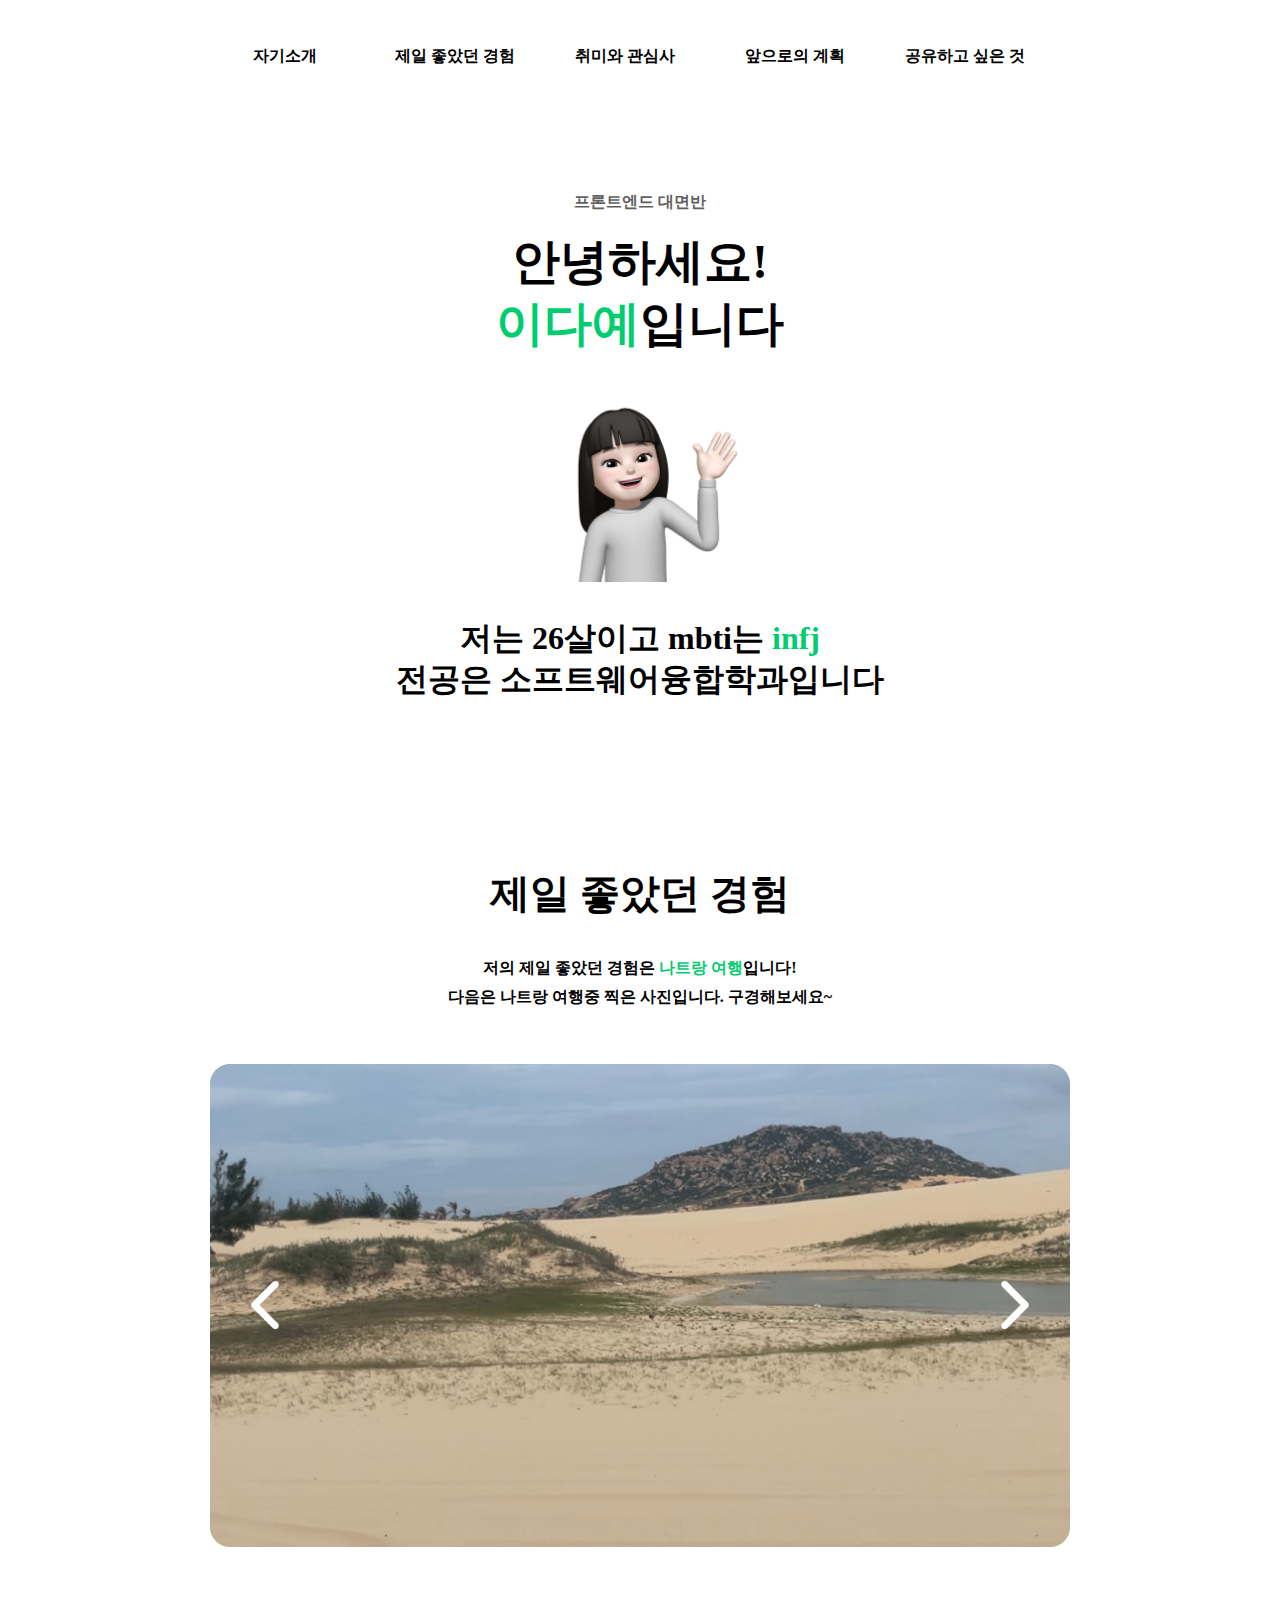
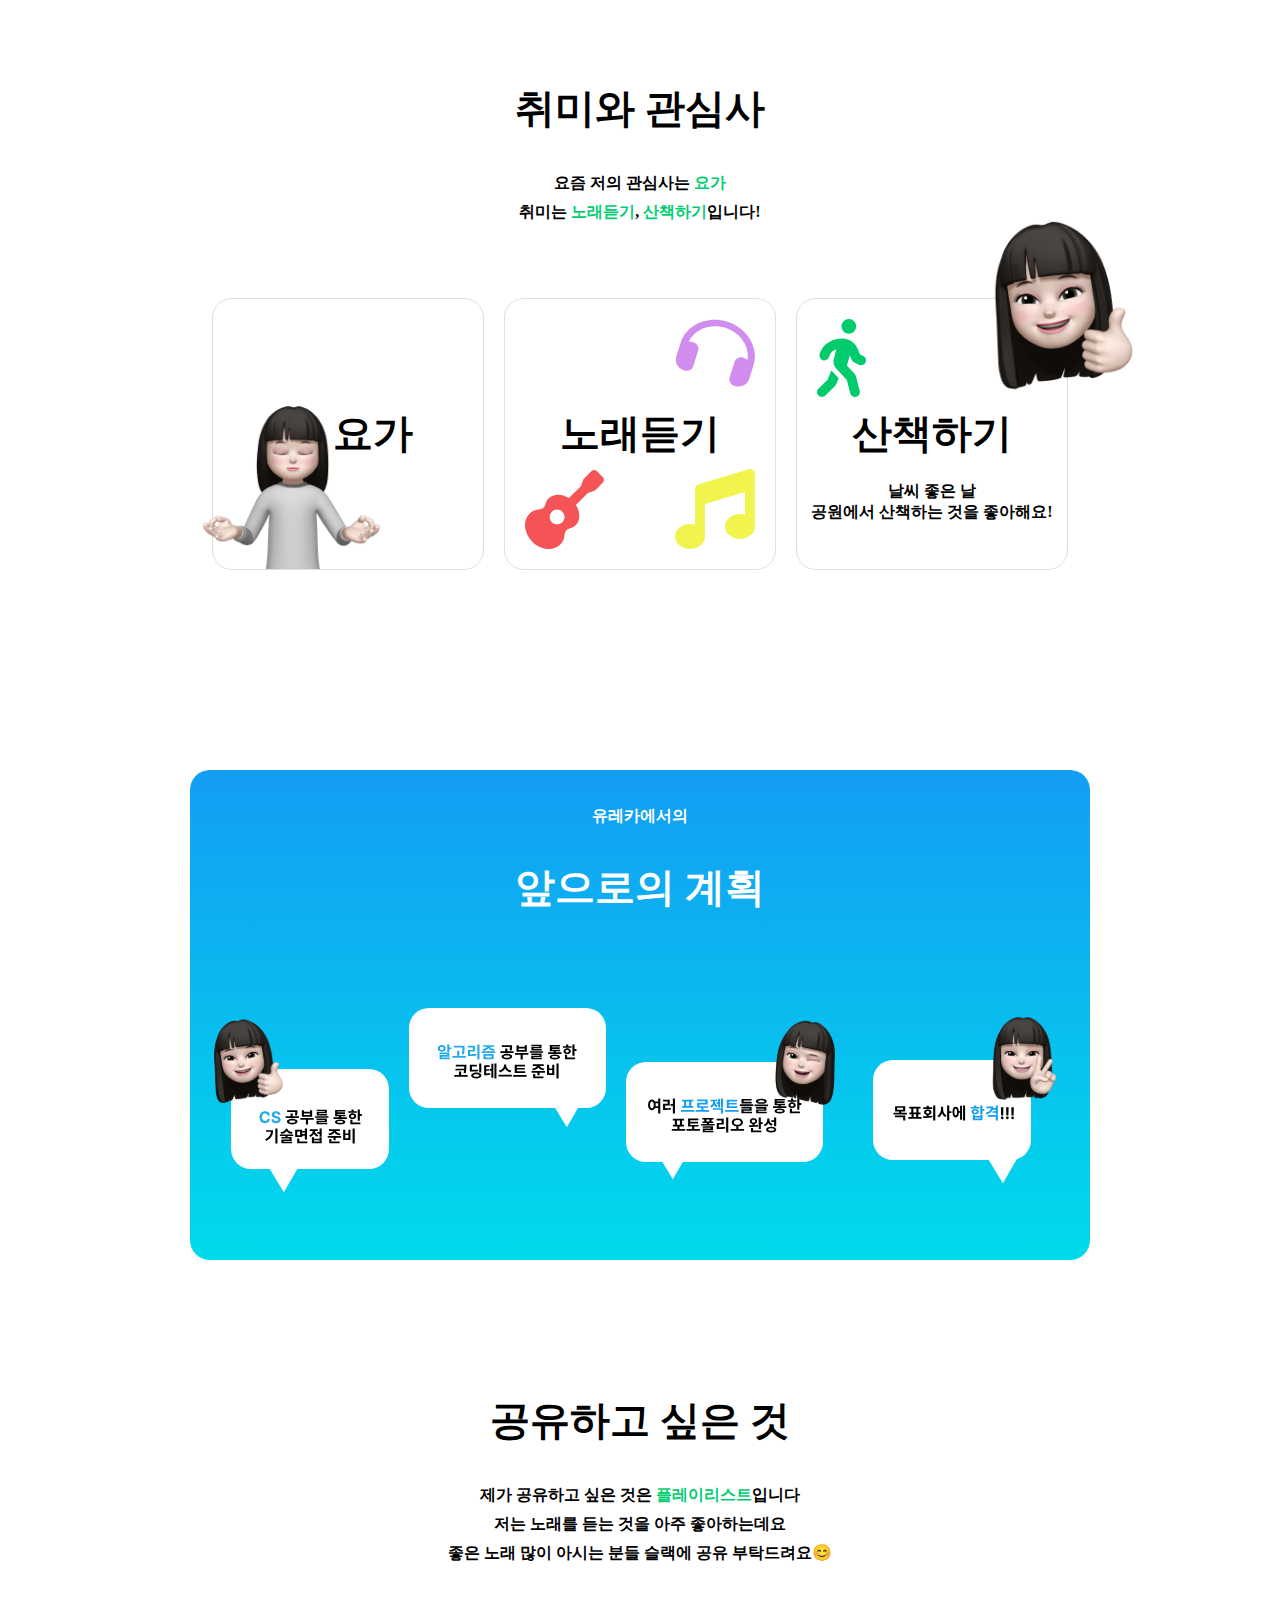
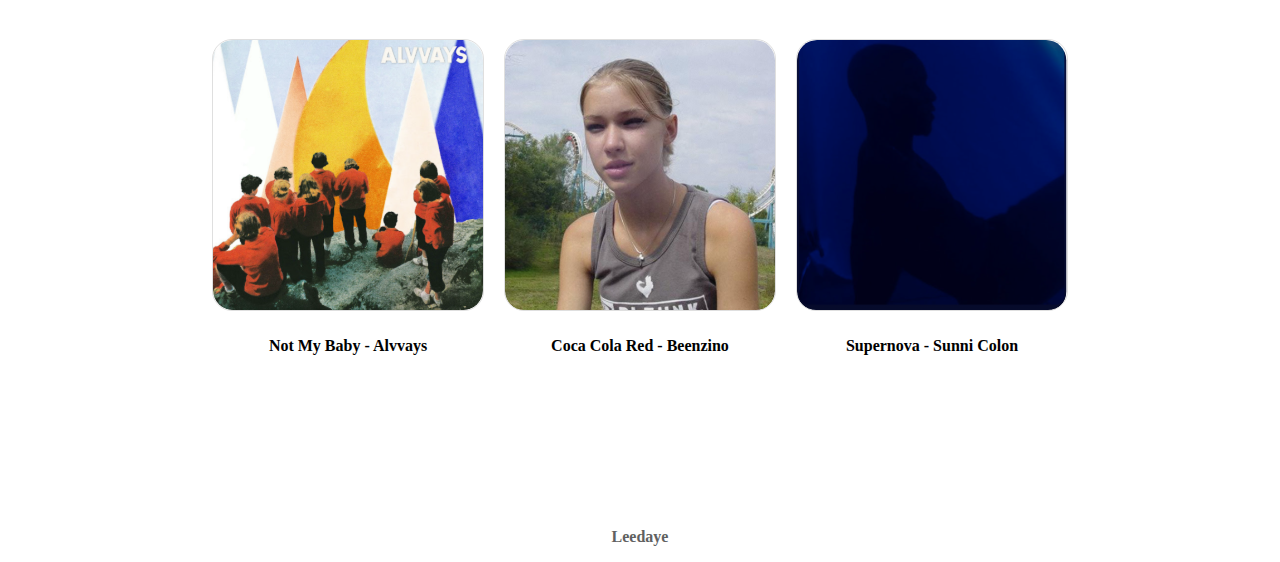
==== index.html @ 67446780 "Rename intro.html to index.html" ====
<!DOCTYPE html>
<html lang="ko">
<head>
  <meta charset="UTF-8">
  <meta name="viewport" content="width=device-width, initial-scale=1.0">
  <title>intro</title>
  <link rel="stylesheet" href="intro.css"/>


</head>
<body>
  <header id="container">
      <nav class="navi">
        <ul>
          <li><a href="#container">자기소개</a></li>
          <li><a href="#fv">제일 좋았던 경험</a></li>
          <li><a href="#hv">취미와 관심사</a></li>
          <li><a href="#plan">앞으로의 계획</a></li>
          <li><a href="#sh">공유하고 싶은 것</a></li>
        </ul>
      </nav>
  </header>
  <main>
    <div id="intro">
      <p class="gray">프론트엔드 대면반</p>
      <h1>안녕하세요! <br> <span class="green">이다예</span>입니다</h1>
      <img src="images/me/hi.png" alt="이다예 미모티콘 이미지" class="himg">
      <h3>저는 26살이고 mbti는 <span class="green">infj</span><br>전공은 소프트웨어융합학과입니다</h3>
    </div>
    <div id="fv">
      <h2>제일 좋았던 경험</h2>
      <h4>저의 제일 좋았던 경험은 <span class="green">나트랑 여행</span>입니다!<br>다음은 나트랑 여행중 찍은 사진입니다. 구경해보세요~ </h4>
      
      <div class="section">
        <input type="radio" name="slide" id="slide01" checked>
        <input type="radio" name="slide" id="slide02">
        <input type="radio" name="slide" id="slide03">
    
        <div class="slidewrap">
          <ul class="slidelist">
            <li>
              <a>
                <label for="slide03" class="left"></label>
                <img src="images/picture/1.png">
                <label for="slide02" class="right"></label>
              </a>
            </li>
            <li>
              <a>
                <label for="slide01" class="left"></label>
                <img src="images/picture/2.png">
                <label for="slide03" class="right"></label>
              </a>
            </li>
            <li>
              <a>
                <label for="slide02" class="left"></label>
                <img src="images/picture/3.png">
                <label for="slide01" class="right"></label>
              </a>
            </li>
          </ul>
        </div>
      </div>
    
      
      <!-- <img src="images/picture/1.jpg" alt="나트랑 사진" class="nhaimg"> -->
    </div>
    <div id="hv">
      <h2>취미와 관심사</h2>
      <h4>요즘 저의 관심사는 <span class="green">요가<br></span class="green">취미는 <span class="green">노래듣기</span>, <span class="green">산책하기</span>입니다!</h4>
      <div class="bigbox">
        <div class="box" id="box1">
          <img src="images/me/yoga.png" class="yogaimg">
          <a class="yogatext">요가</a>
        </div>
        <div class="box" id="box2">
          <img src="images/icon/headphones-solid.svg" class="headphone">
          <a>노래듣기</a>
          <img src="images/icon/guitar-solid.svg" class="guitar">
          <img src="images/icon/music-solid.svg" class="music">
        </div>
        <div class="box" id="box3">
          <img src="images/me/thumbsup.png" class="thumbsup">
          <img src="images/icon/person-walking-solid.svg" class="person">
          <a>산책하기</a>
          <p class="walktext">날씨 좋은 날<br>공원에서 산책하는 것을 좋아해요!</p>
        </div>
      </div>
    </div>
    <div id="plan">
      <div class="grad">
        <p class="white">유레카에서의</p>
        <h2 class="white">앞으로의 계획</h2>
        <div class="plan_detail">
          <div class="whitebox">
            <img src="images/plan/plan1.svg">
           </div>
          <div class="whitebox">
            <img src="images/plan/plan2.svg">
        </div>
          <div class="whitebox">
            <img src="images/plan/plan3.svg">
         </div>
          <div class="whitebox">
            <img src="images/plan/plan4.svg">
      </div>
        </div>
      </div>
    </div>
    <div id="sh">
      <h2>공유하고 싶은 것</h2>
      <h4>제가 공유하고 싶은 것은 <span class="green">플레이리스트</span>입니다<br>저는 노래를 듣는 것을 아주 좋아하는데요<br>좋은 노래 많이 아시는 분들 슬랙에 공유 부탁드려요😊</h4>
      <div class="bigbox">
        <div>
          <div class="box" id="playlistbox1"></div>
          <h4>Not My Baby - Alvvays</h4>
        </div>
        <div>
          <div class="box" id="playlistbox2"></div>
          <h4>Coca Cola Red - Beenzino</h4>
        </div>
        <div>
          <div class="box" id="playlistbox3"></div>
          <h4>Supernova - Sunni Colon</h4>
        </div>
      </div>
    </div>
  <footer>
    <p class="gray">Leedaye</p>
  </footer>
</body>
</html>
---- intro.css ----
/********************/
/* 헤더 영역: 네비게이션 */
/********************/
#container {
  width: 960px;
  margin: 0 auto;
}
.navi {
  width: 960px;
  height: 60px;
  padding-bottom: 100px;
}
.navi ul {
  list-style: none;
  padding-top: 10px;
  padding-bottom: 5px;
  display: flex;
}
.navi ul li {
  width: 150px;
  padding: 10px;
}
.navi ul li a {
  font-weight: bold;
}
.navi a:link,
.navi a:visited {
  display: block;
  font-size: 1em;
  color: black;
  padding: 10px;
  text-decoration: none;
  text-align: center;
  border-radius: 20px;
}

.navi a:hover,
.navi a:focus {
  background-color: #222;
  color: #fff;
}

/********************/
/* 메인 영역          */
/********************/
main {
  width: 960px;
  margin: 0 auto;
  text-align: center;
}
/********************/
/* 메인 영역: 인트로 */
/********************/
#intro {
  padding-bottom: 100px;
}
p {
  font-size: 1em;
  font-weight: bold;
}
.gray {
  color: #616161;
}
h1 {
  font-size: 3em;
  margin: 18px;
  line-height: 1.3;
}
.green {
  color: #00CD70;
}
.himg {
  width: 13em;
  height: 13em;
}
h3 {
  font-size: 2em;
  line-height: 1.3;
}
/*************************/
/* 메인 영역: 제일 좋았던 경험 */
/*************************/
#fv {
  padding-bottom: 100px;
}
h2 {
  font-size: 2.5em;
}
h4 {
  line-height: 1.8;
  padding-bottom: 30px;
}

.section{
  * {
    margin:0;
    padding:0;
  }
}
 .section input[id*="slide"] {
  display:none;
}

 .section .slidewrap {
  max-width:860px;
  margin:0 auto;
  overflow:hidden;
}
 .section .slidelist {
  white-space:nowrap;
  font-size:0;
}
 .section .slidelist > li {
  display:inline-block;
  vertical-align:middle;
  width:100%;
  transition:all .5s;
}
 .section .slidelist > li > a {
  display:block;
  position:relative;
}
 .section .slidelist > li > a img {
  width:100%;
}

 .section .slidelist label {
  position:absolute;
  z-index:1;
  top:50%;
  transform:translateY(-50%);
  padding:50px;
  cursor:pointer;
}
 .section .slidelist .left {
  left:5px;
  background:url('images/icon/left.png') center center / 100% no-repeat;
}
 .section .slidelist .right {
  right:5px;
  background:url('images/icon/right.png') center center / 100% no-repeat;
}

 .section input[id="slide01"]:checked ~ .slidewrap .slidelist > li {
  transform:translateX(0%);}
 .section input[id="slide02"]:checked ~ .slidewrap .slidelist > li {
  transform:translateX(-100%);
}
 .section input[id="slide03"]:checked ~ .slidewrap .slidelist > li {
  transform:translateX(-200%);
}
/**********************/
/* 메인 영역: 취미와 관심사 */
/**********************/
#hv {
  padding-bottom: 100px;
}
.bigbox {
  display: flex;
  justify-content: center;
  align-items: center; 
  gap: 20px; 
  padding: 20px; 
  padding-bottom: 100px;
}
a{
  font-size: 2.5em;
}
.box {
  width: 250px;
  height: 250px;
  padding: 10px;
  border: 1px solid #DFDFDF;
  border-radius: 20px; 
  text-align: center;
  font-weight: bold;
  display: flex;
  justify-content: center;
  align-items: center;
}
#box1{
  position: relative;
}
.yogaimg {
  max-width: 200px;
  position: absolute;
  bottom: 0px;
  left: -20px;
}
.yogatext {
  padding-left: 50px;
}
#box2{
  position: relative;
}
.headphone {
  max-width: 80px;
  position: absolute;
  color: #00CD70;
  top:20px;
  right: 20px;
}
.guitar {
  max-width: 80px;
  position: absolute;
  color: #00CD70;
  bottom: 20px;
  left: 20px;
}
.music {
  max-width: 80px;
  position: absolute;
  color: #00CD70;
  bottom: 20px;
  right: 20px;
}
#box3{
  position: relative;
}
.thumbsup {
  max-width: 200px;
  position: absolute;
  right: -100px;
  top:-100px
}
.person {
max-width: 50px;
position: absolute;
top: 20px;
left: 20px;

}
.walktext {
  position: absolute;
  bottom: 30px;
}
/***********************/
/* 메인 영역: 앞으로의 계획 */
/***********************/
#plan {
  padding-bottom: 100px;
  display: flex;
  justify-content: center;
}
.grad {
  max-width: 860px;
  height: 450px;
  background: #139DF3;
  background: linear-gradient(to bottom, #139DF3, #00DBEB);
  padding: 20px;
  border-radius: 20px;
}
.white {
  color: white;
}
.plan_detail {
  display: flex;
  justify-content: center;
  flex-direction: row;
  padding-top: 50px;
}
.blue {
  color: #139DF3;
}
.whitebox{
  padding: 10px;
}
/***********************/
/* 메인 영역: 공유하고 싶은 것 */
/***********************/
 #playlistbox1 {
  background: url(images/playlist/1.svg);
  background-size: cover;
 }
 #playlistbox2 {
  background: url(images/playlist/2.svg);
  background-size: cover;
 }
 #playlistbox3 {
  background: url(images/playlist/3.svg);
  background-size: cover;
 }
/********************/
/* 미디어쿼리          */
/********************/
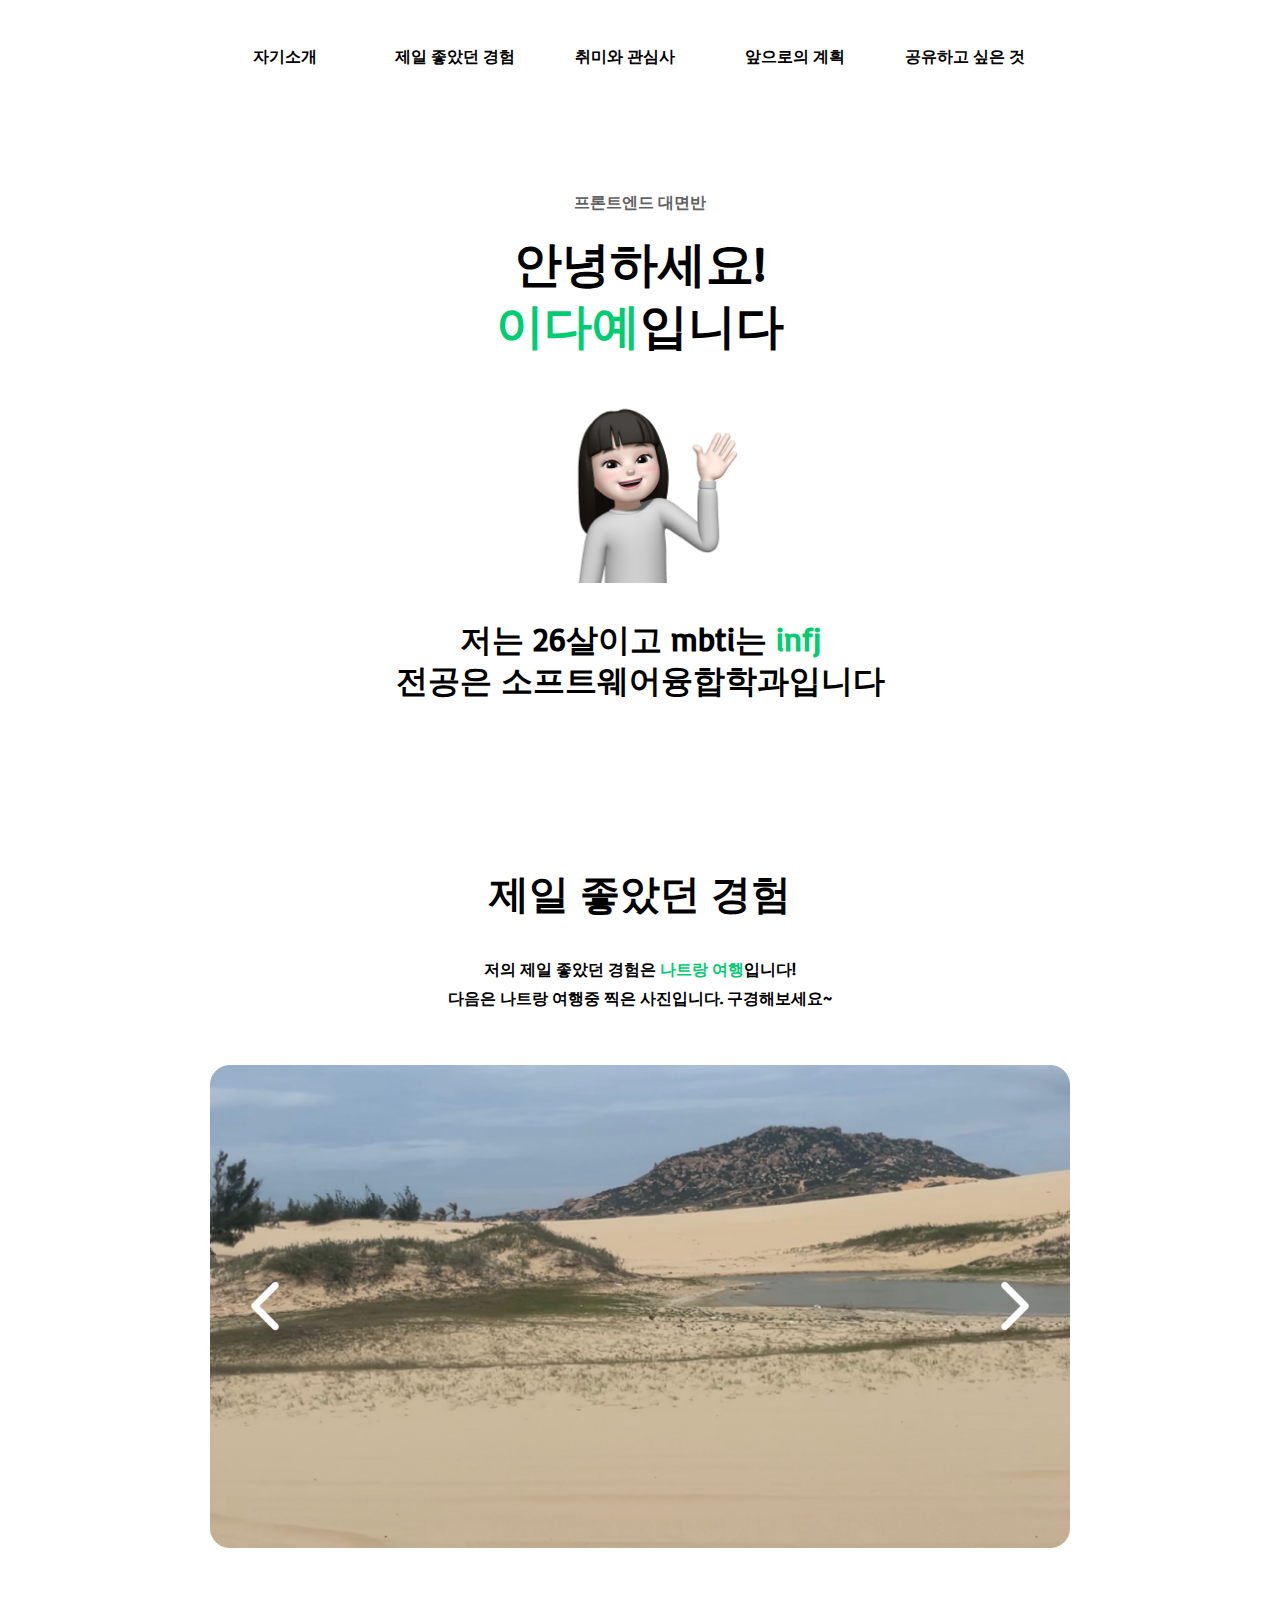
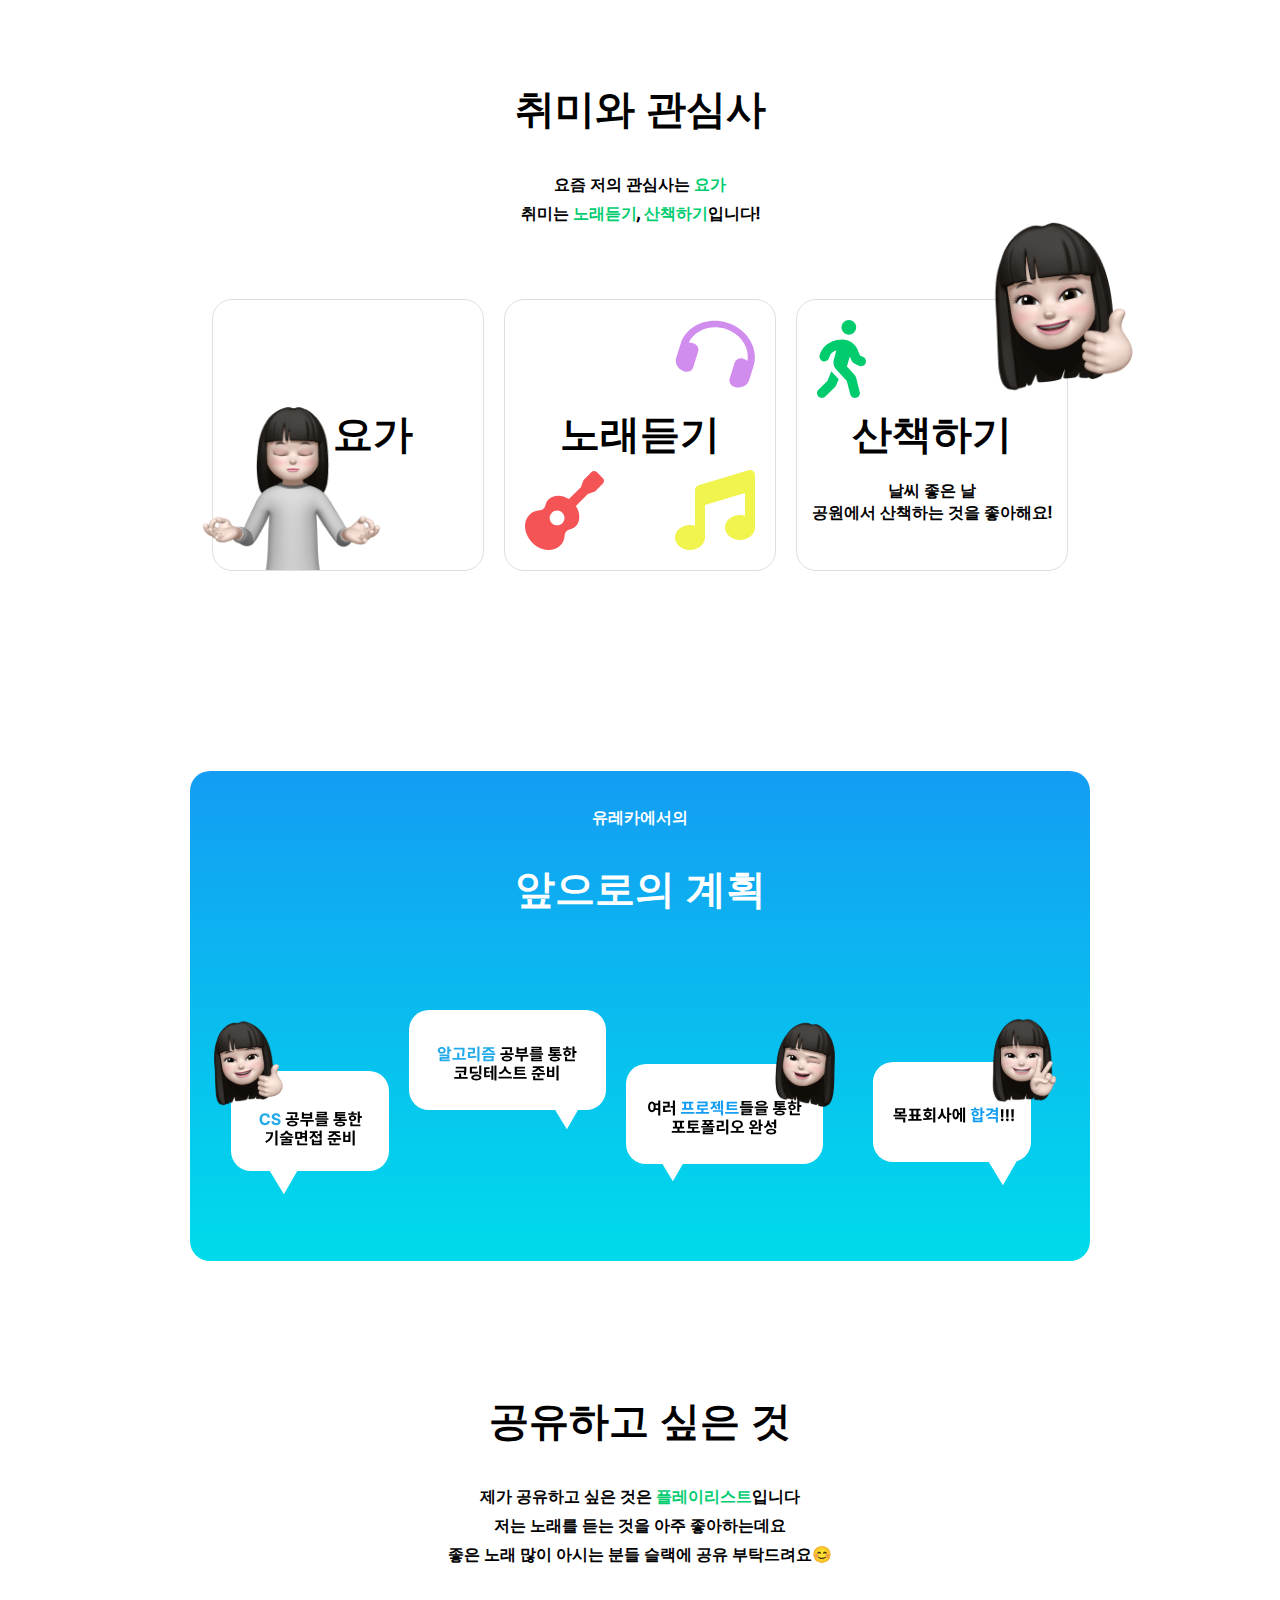
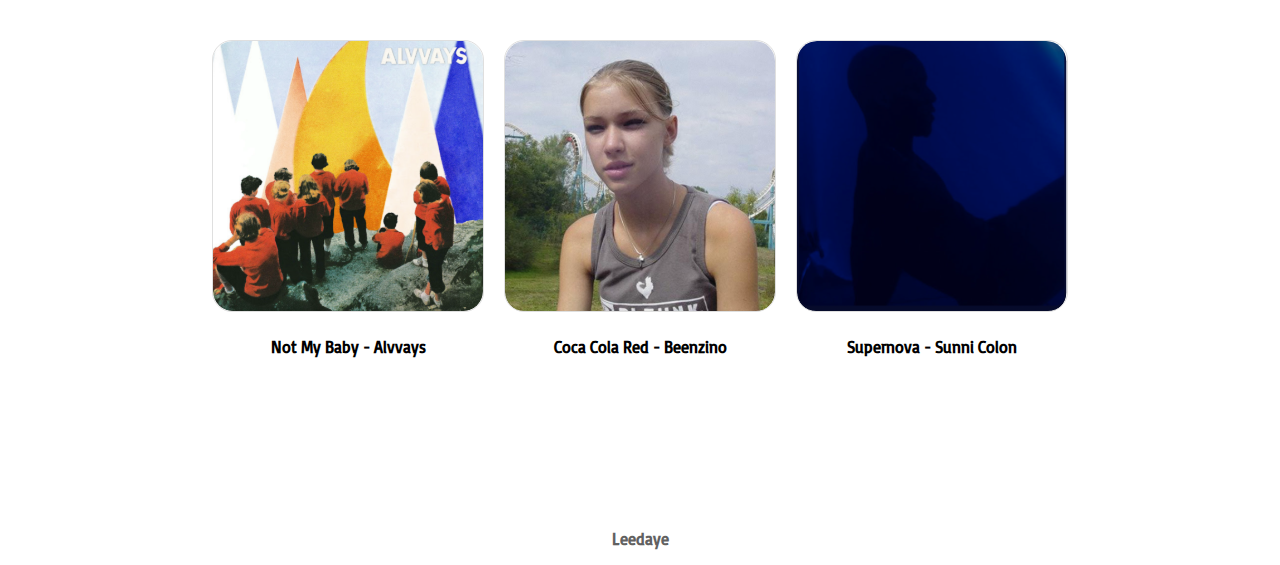
==== commit 85c6f78c: "[fix]font" ====
--- a/index.html
+++ b/index.html
@@ -5,8 +5,6 @@
   <meta name="viewport" content="width=device-width, initial-scale=1.0">
   <title>intro</title>
   <link rel="stylesheet" href="intro.css"/>
-
-
 </head>
 <body>
   <header id="container">
@@ -24,7 +22,7 @@
     <div id="intro">
       <p class="gray">프론트엔드 대면반</p>
       <h1>안녕하세요! <br> <span class="green">이다예</span>입니다</h1>
-      <img src="images/me/hi.png" alt="이다예 미모티콘 이미지" class="himg">
+      <img src="image/me/hi.png" alt="이다예 미모티콘 이미지" class="himg">
       <h3>저는 26살이고 mbti는 <span class="green">infj</span><br>전공은 소프트웨어융합학과입니다</h3>
     </div>
     <div id="fv">
@@ -41,21 +39,21 @@
             <li>
               <a>
                 <label for="slide03" class="left"></label>
-                <img src="images/picture/1.png">
+                <img src="image/picture/1.png">
                 <label for="slide02" class="right"></label>
               </a>
             </li>
             <li>
               <a>
                 <label for="slide01" class="left"></label>
-                <img src="images/picture/2.png">
+                <img src="image/picture/2.png">
                 <label for="slide03" class="right"></label>
               </a>
             </li>
             <li>
               <a>
                 <label for="slide02" class="left"></label>
-                <img src="images/picture/3.png">
+                <img src="image/picture/3.png">
                 <label for="slide01" class="right"></label>
               </a>
             </li>
@@ -64,25 +62,25 @@
       </div>
     
       
-      <!-- <img src="images/picture/1.jpg" alt="나트랑 사진" class="nhaimg"> -->
+      <!-- <img src="image/picture/1.jpg" alt="나트랑 사진" class="nhaimg"> -->
     </div>
     <div id="hv">
       <h2>취미와 관심사</h2>
       <h4>요즘 저의 관심사는 <span class="green">요가<br></span class="green">취미는 <span class="green">노래듣기</span>, <span class="green">산책하기</span>입니다!</h4>
       <div class="bigbox">
         <div class="box" id="box1">
-          <img src="images/me/yoga.png" class="yogaimg">
+          <img src="image/me/yoga.png" class="yogaimg">
           <a class="yogatext">요가</a>
         </div>
         <div class="box" id="box2">
-          <img src="images/icon/headphones-solid.svg" class="headphone">
+          <img src="image/icon/headphones-solid.svg" class="headphone">
           <a>노래듣기</a>
-          <img src="images/icon/guitar-solid.svg" class="guitar">
-          <img src="images/icon/music-solid.svg" class="music">
+          <img src="image/icon/guitar-solid.svg" class="guitar">
+          <img src="image/icon/music-solid.svg" class="music">
         </div>
         <div class="box" id="box3">
-          <img src="images/me/thumbsup.png" class="thumbsup">
-          <img src="images/icon/person-walking-solid.svg" class="person">
+          <img src="image/me/thumbsup.png" class="thumbsup">
+          <img src="image/icon/person-walking-solid.svg" class="person">
           <a>산책하기</a>
           <p class="walktext">날씨 좋은 날<br>공원에서 산책하는 것을 좋아해요!</p>
         </div>
@@ -94,16 +92,16 @@
         <h2 class="white">앞으로의 계획</h2>
         <div class="plan_detail">
           <div class="whitebox">
-            <img src="images/plan/plan1.svg">
+            <img src="image/plan/plan1.svg">
            </div>
           <div class="whitebox">
-            <img src="images/plan/plan2.svg">
+            <img src="image/plan/plan2.svg">
         </div>
           <div class="whitebox">
-            <img src="images/plan/plan3.svg">
+            <img src="image/plan/plan3.svg">
          </div>
           <div class="whitebox">
-            <img src="images/plan/plan4.svg">
+            <img src="image/plan/plan4.svg">
       </div>
         </div>
       </div>
--- a/intro.css
+++ b/intro.css
@@ -1,7 +1,10 @@
-
+@import url('https://fonts.googleapis.com/css2?family=Basic&family=Mulish:ital,wght@0,200..1000;1,200..1000&display=swap');
 /********************/
 /* 헤더 영역: 네비게이션 */
 /********************/
+* {
+  font-family: Basic;
+}
 #container {
   width: 960px;
   margin: 0 auto;
@@ -135,11 +138,11 @@
 }
  .section .slidelist .left {
   left:5px;
-  background:url('images/icon/left.png') center center / 100% no-repeat;
+  background:url('image/icon/left.png') center center / 100% no-repeat;
 }
  .section .slidelist .right {
   right:5px;
-  background:url('images/icon/right.png') center center / 100% no-repeat;
+  background:url('image/icon/right.png') center center / 100% no-repeat;
 }
 
  .section input[id="slide01"]:checked ~ .slidewrap .slidelist > li {
@@ -270,15 +273,15 @@
 /* 메인 영역: 공유하고 싶은 것 */
 /***********************/
  #playlistbox1 {
-  background: url(images/playlist/1.svg);
+  background: url(image/playlist/1.svg);
   background-size: cover;
  }
  #playlistbox2 {
-  background: url(images/playlist/2.svg);
+  background: url(image/playlist/2.svg);
   background-size: cover;
  }
  #playlistbox3 {
-  background: url(images/playlist/3.svg);
+  background: url(image/playlist/3.svg);
   background-size: cover;
  }
 /********************/
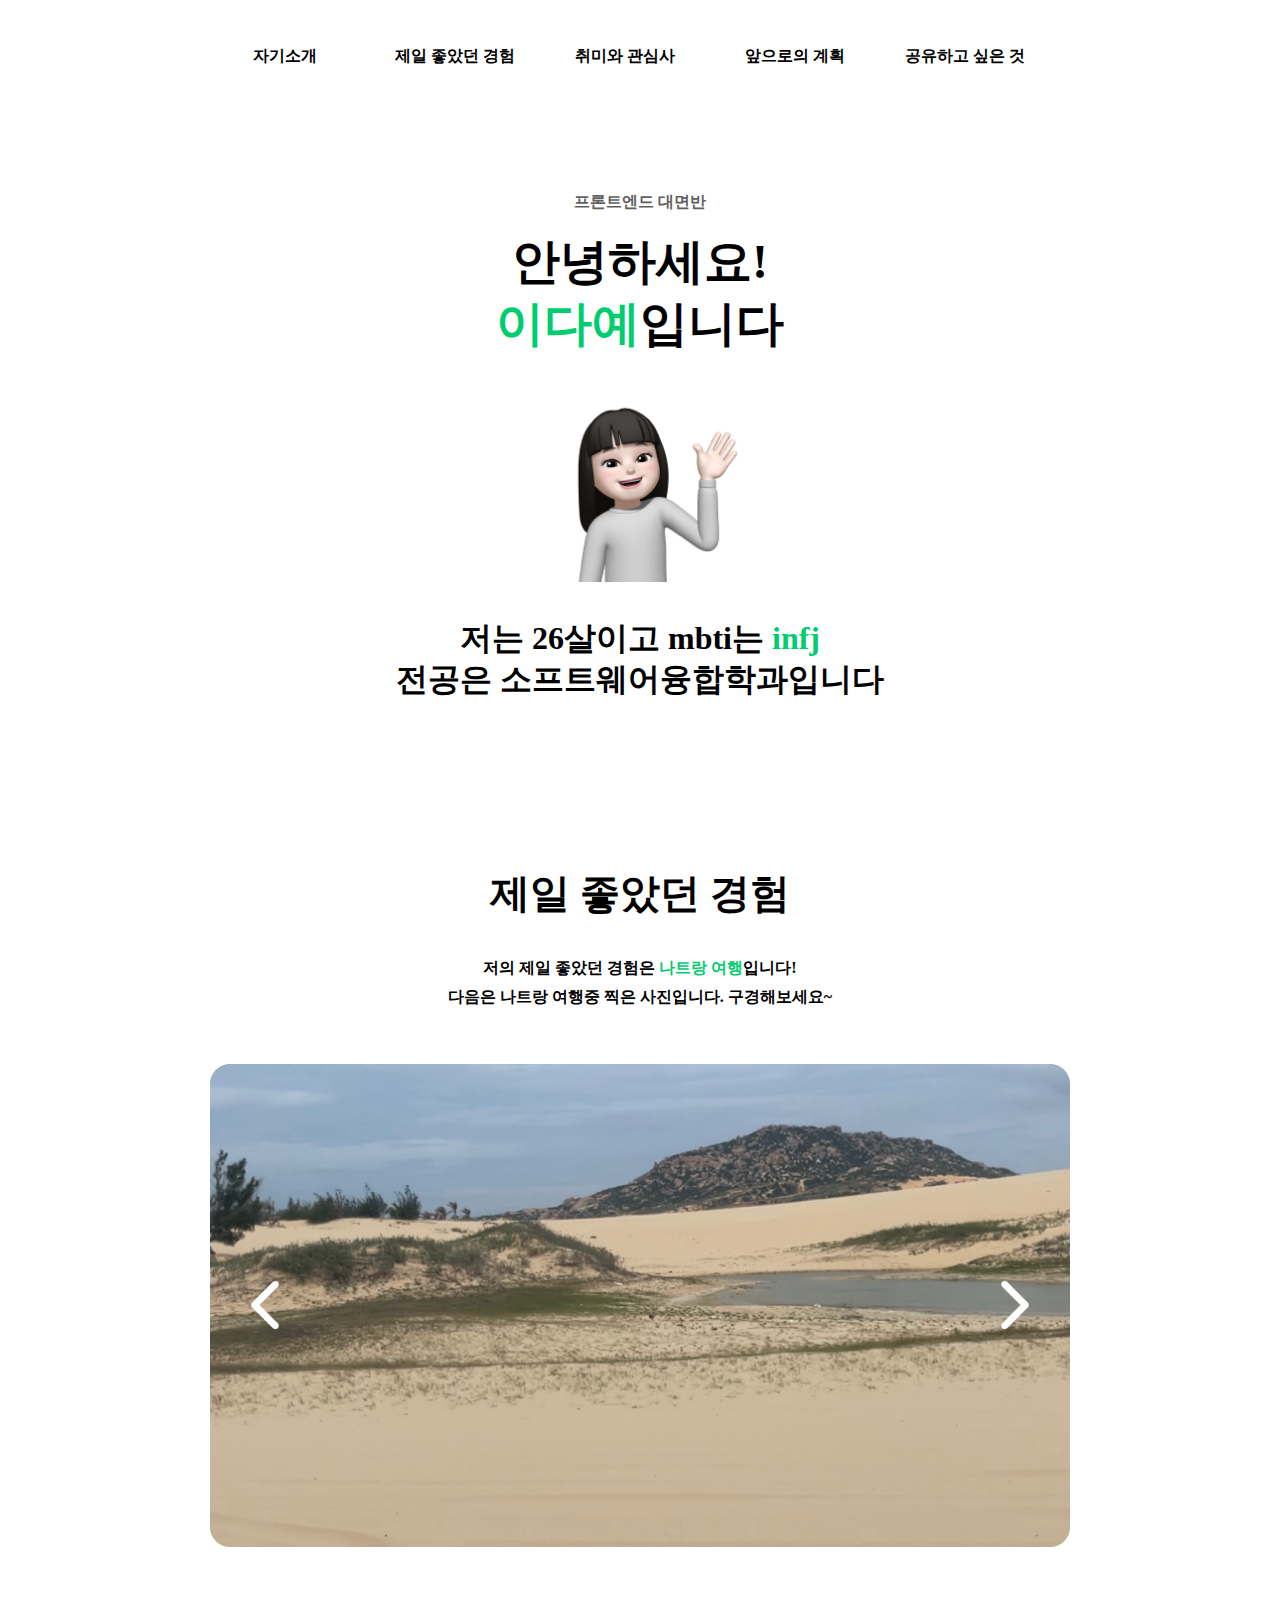
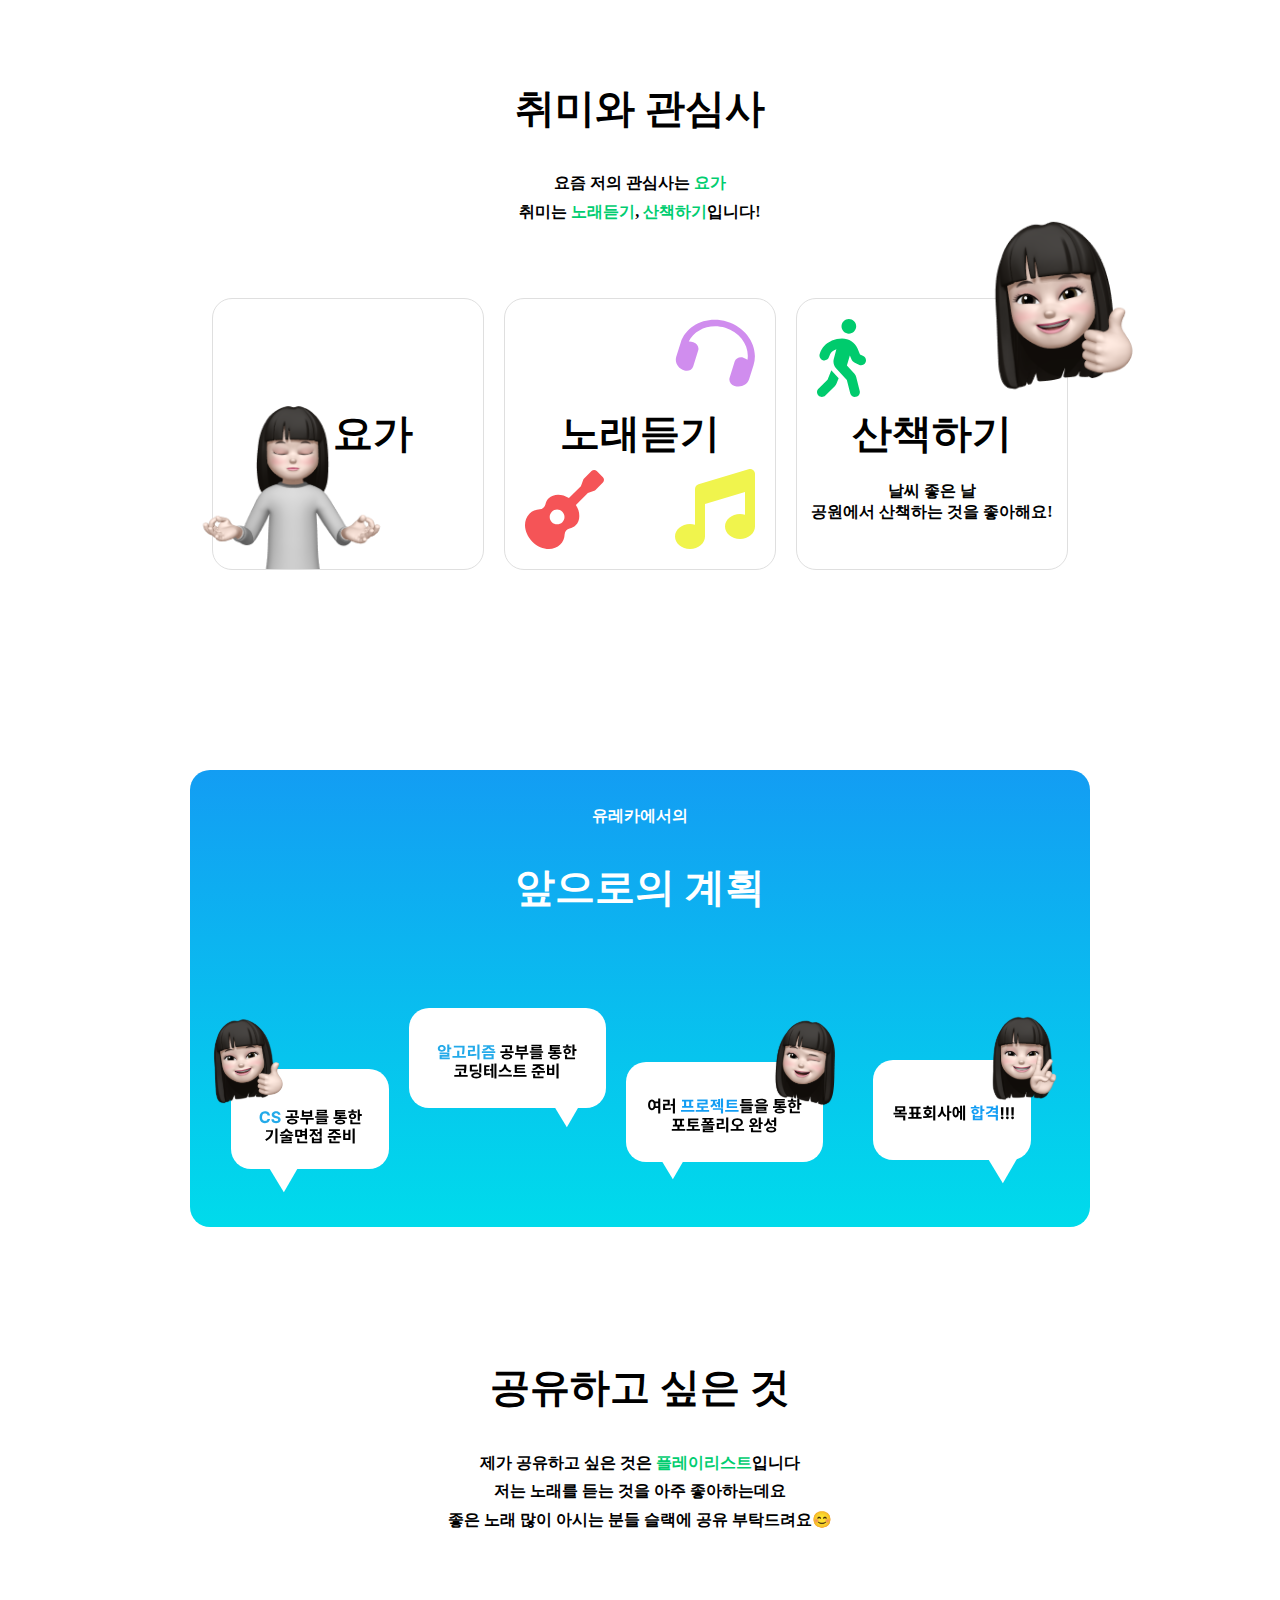
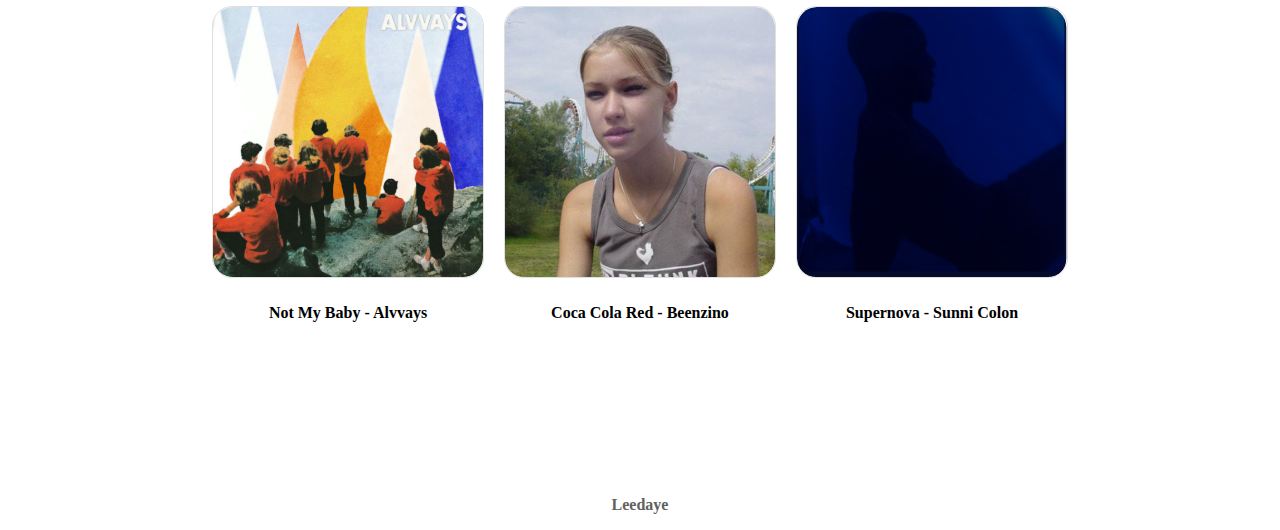
==== commit da680f6f: "[feat]index파일추가" ====
--- a/index.html
+++ b/index.html
@@ -3,11 +3,13 @@
 <head>
   <meta charset="UTF-8">
   <meta name="viewport" content="width=device-width, initial-scale=1.0">
-  <title>intro</title>
+  <title>자기소개</title>
   <link rel="stylesheet" href="intro.css"/>
+  <link rel="stylesheet" href="https://fonts.googleapis.com/css2?family=Noto+Sans+KR:wght@100..900&display=swap">
 </head>
 <body>
-  <header id="container">
+    <header id="container">
+
       <nav class="navi">
         <ul>
           <li><a href="#container">자기소개</a></li>
@@ -19,13 +21,13 @@
       </nav>
   </header>
   <main>
-    <div id="intro">
+    <section id="intro">
       <p class="gray">프론트엔드 대면반</p>
       <h1>안녕하세요! <br> <span class="green">이다예</span>입니다</h1>
       <img src="image/me/hi.png" alt="이다예 미모티콘 이미지" class="himg">
       <h3>저는 26살이고 mbti는 <span class="green">infj</span><br>전공은 소프트웨어융합학과입니다</h3>
-    </div>
-    <div id="fv">
+    </section>
+    <section id="fv">
       <h2>제일 좋았던 경험</h2>
       <h4>저의 제일 좋았던 경험은 <span class="green">나트랑 여행</span>입니다!<br>다음은 나트랑 여행중 찍은 사진입니다. 구경해보세요~ </h4>
       
@@ -40,6 +42,7 @@
               <a>
                 <label for="slide03" class="left"></label>
                 <img src="image/picture/1.png">
+
                 <label for="slide02" class="right"></label>
               </a>
             </li>
@@ -47,6 +50,7 @@
               <a>
                 <label for="slide01" class="left"></label>
                 <img src="image/picture/2.png">
+
                 <label for="slide03" class="right"></label>
               </a>
             </li>
@@ -60,11 +64,8 @@
           </ul>
         </div>
       </div>
-    
-      
-      <!-- <img src="image/picture/1.jpg" alt="나트랑 사진" class="nhaimg"> -->
-    </div>
-    <div id="hv">
+    </section>
+    <section id="hv">
       <h2>취미와 관심사</h2>
       <h4>요즘 저의 관심사는 <span class="green">요가<br></span class="green">취미는 <span class="green">노래듣기</span>, <span class="green">산책하기</span>입니다!</h4>
       <div class="bigbox">
@@ -85,28 +86,28 @@
           <p class="walktext">날씨 좋은 날<br>공원에서 산책하는 것을 좋아해요!</p>
         </div>
       </div>
-    </div>
-    <div id="plan">
+    </section>
+    <section id="plan">
       <div class="grad">
         <p class="white">유레카에서의</p>
         <h2 class="white">앞으로의 계획</h2>
         <div class="plan_detail">
           <div class="whitebox">
-            <img src="image/plan/plan1.svg">
+            <img src="image/plan/plan1.svg" class="planimg">
            </div>
           <div class="whitebox">
-            <img src="image/plan/plan2.svg">
-        </div>
+            <img src="image/plan/plan2.svg" class="planimg">
+          </div>
           <div class="whitebox">
-            <img src="image/plan/plan3.svg">
-         </div>
+            <img src="image/plan/plan3.svg" class="planimg">
+          </div>
           <div class="whitebox">
-            <img src="image/plan/plan4.svg">
-      </div>
+            <img src="image/plan/plan4.svg" class="planimg">
+          </div>
         </div>
       </div>
-    </div>
-    <div id="sh">
+    </section>
+    <section id="sh">
       <h2>공유하고 싶은 것</h2>
       <h4>제가 공유하고 싶은 것은 <span class="green">플레이리스트</span>입니다<br>저는 노래를 듣는 것을 아주 좋아하는데요<br>좋은 노래 많이 아시는 분들 슬랙에 공유 부탁드려요😊</h4>
       <div class="bigbox">
@@ -123,9 +124,9 @@
           <h4>Supernova - Sunni Colon</h4>
         </div>
       </div>
-    </div>
+    </section>
   <footer>
     <p class="gray">Leedaye</p>
   </footer>
 </body>
-</html>
+</html>--- a/intro.css
+++ b/intro.css
@@ -1,10 +1,10 @@
-@import url('https://fonts.googleapis.com/css2?family=Basic&family=Mulish:ital,wght@0,200..1000;1,200..1000&display=swap');
 /********************/
 /* 헤더 영역: 네비게이션 */
 /********************/
 * {
-  font-family: Basic;
-}
+  font-family: "Noto Sans Korean";
+}
+
 #container {
   width: 960px;
   margin: 0 auto;
@@ -48,7 +48,6 @@
 /* 메인 영역          */
 /********************/
 main {
-  width: 960px;
   margin: 0 auto;
   text-align: center;
 }
@@ -59,7 +58,7 @@
   padding-bottom: 100px;
 }
 p {
-  font-size: 1em;
+  font-size: 16px;
   font-weight: bold;
 }
 .gray {
@@ -248,7 +247,6 @@
 }
 .grad {
   max-width: 860px;
-  height: 450px;
   background: #139DF3;
   background: linear-gradient(to bottom, #139DF3, #00DBEB);
   padding: 20px;
@@ -287,5 +285,118 @@
 /********************/
 /* 미디어쿼리          */
 /********************/
-
-
+@media (max-width: 767px){
+  #container {
+    width: 100%;
+  }
+  .navi {
+    width: 100%;
+  }
+  main {
+    margin-top: 250px;
+  }
+  .navi ul{
+    display: flex;
+    flex-direction: column;
+  }
+  p {
+    font-size: 12px;
+  }
+  h1 {
+    font-size: 1.5em;
+  }
+  h3 {
+    font-size: 1.2em;
+  }
+  h2 {
+    font-size: 1.4em;
+  }
+  #hv {
+  padding-bottom: 100px;
+}
+.bigbox {
+  gap: 15px; 
+  padding: 15px; 
+  padding-bottom: 50px;
+}
+a{
+  font-size: 2em;
+}
+.box {
+  width: 200px;
+  height: 200px;
+  padding: 5px;
+}
+.yogaimg {
+  max-width: 150px;
+  position: absolute;
+  bottom: 0px;
+  left: -20px;
+}
+.yogatext {
+  padding-left: 30px;
+}
+.headphone {
+  max-width: 80px;
+  top:10px;
+  right: 10px;
+}
+.guitar {
+  max-width: 80px;
+  bottom: 10px;
+  left: 10px;
+}
+.music {
+  max-width: 80px;
+  bottom: 10px;
+  right: 10px;
+}
+.thumbsup {
+  max-width: 100px;
+  right: -50px;
+  top:-50px
+}
+.person {
+max-width: 90px;
+top: 10px;
+left: 10px;
+
+}
+.walktext {
+  bottom: 15px;
+}
+
+.section .slidewrap {
+  max-width:300px;
+  margin:0 auto;
+  overflow:hidden;
+}
+
+#plan {
+  padding-bottom: 50px;
+}
+.grad {
+  max-width: 400px;
+  height: 250px;
+}
+.whitebox{
+  padding: 5px;
+}
+.planimg {
+  max-width: 100px;
+  max-height: 200px;
+}
+
+.section .slidelist .left {
+  left:-10px;
+  background-size: 50px;
+}
+ .section .slidelist .right {
+  right:-10px;
+  background-size: 50px;
+}
+.bigbox {
+  display: flex;
+  flex-direction: column;
+}
+} 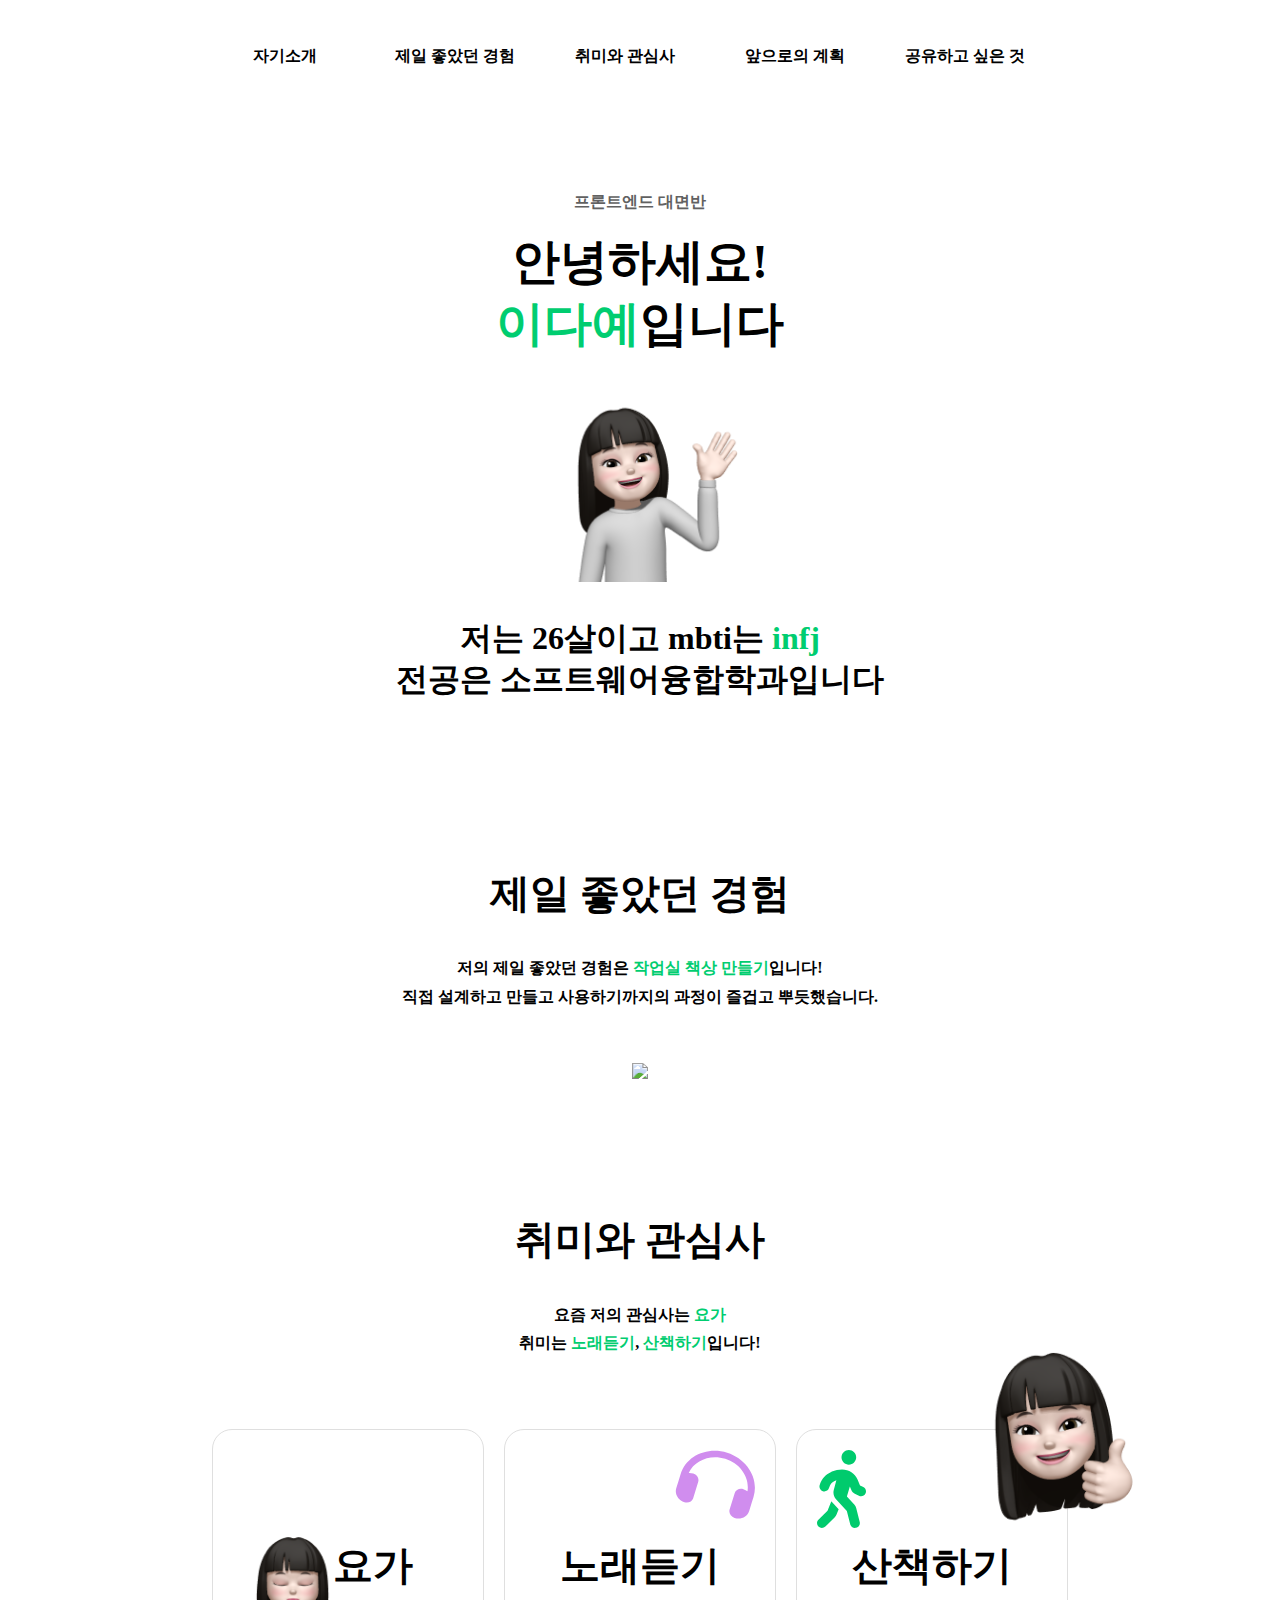
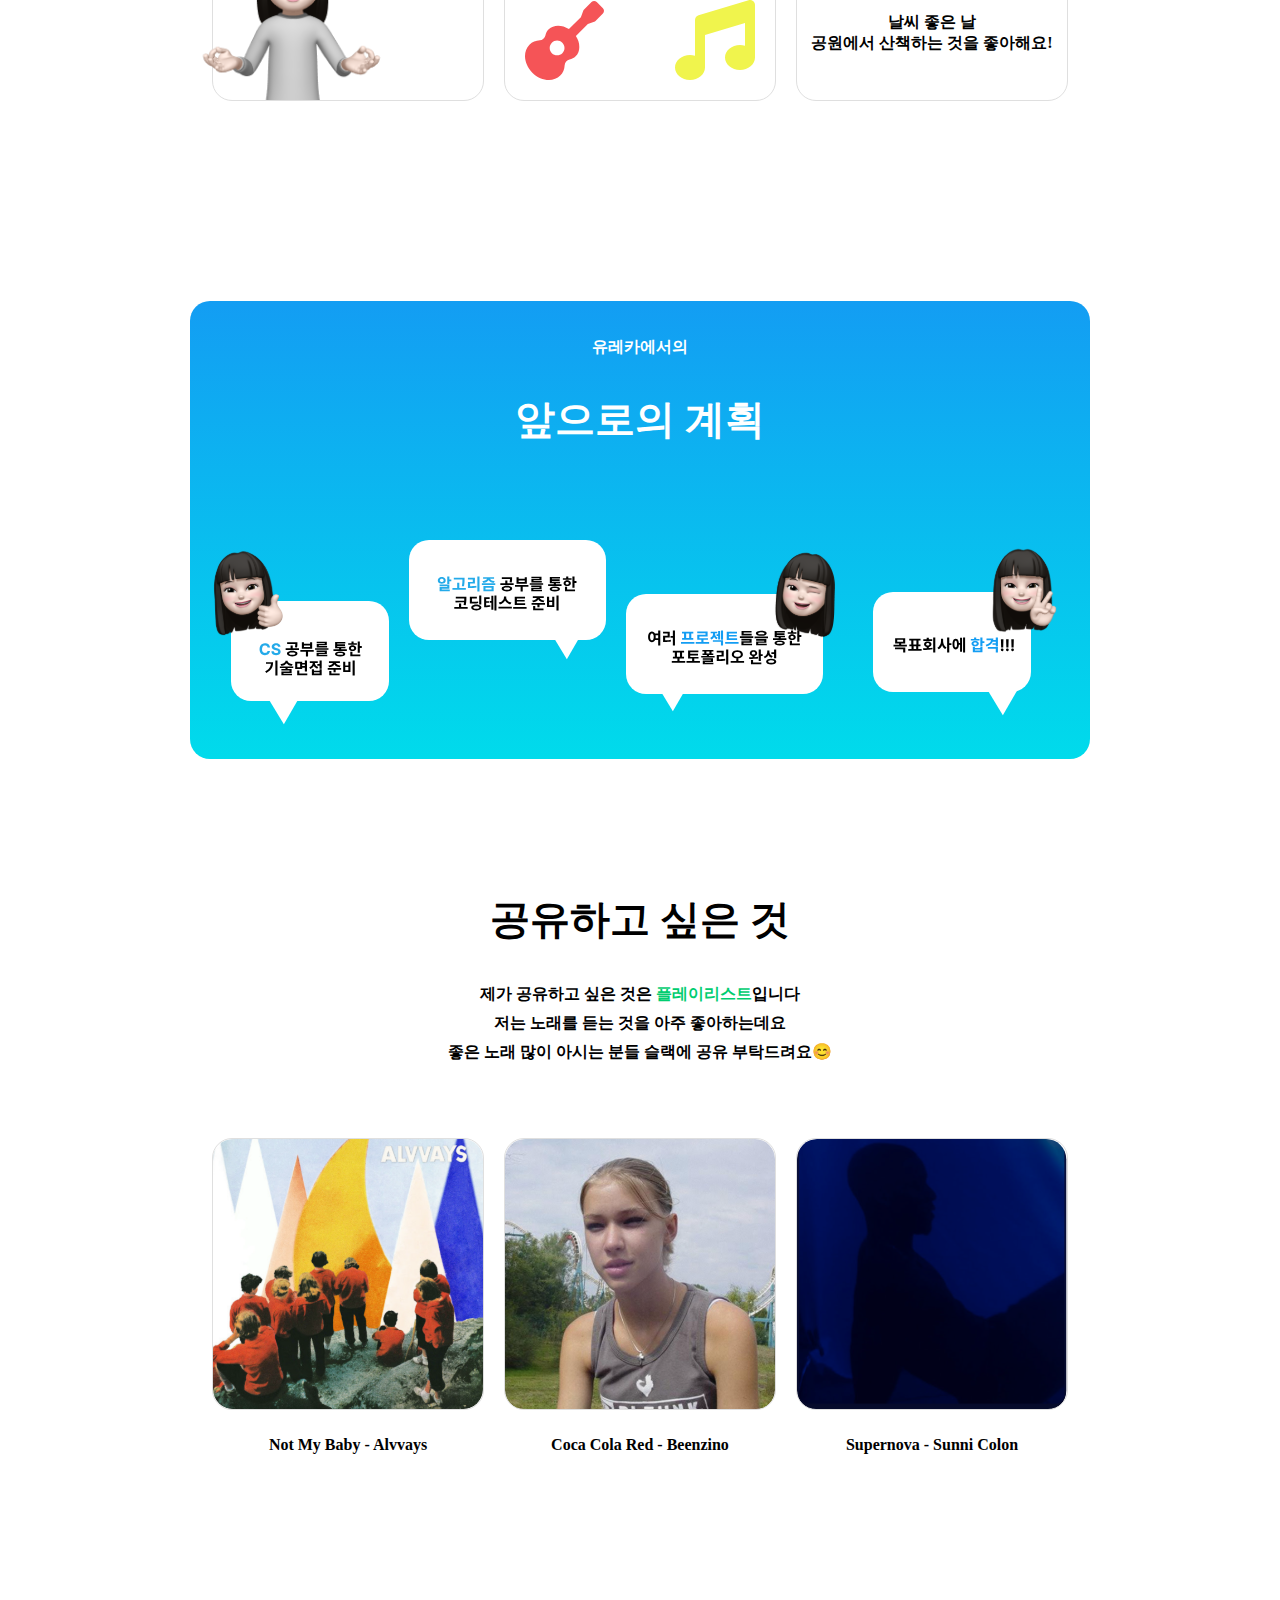
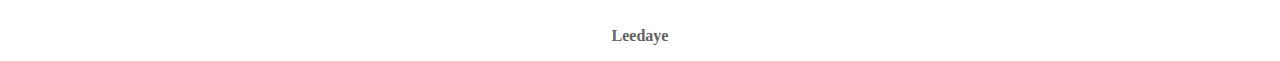
==== commit 7d314290: "[fix]제일좋았던경험" ====
--- a/index.html
+++ b/index.html
@@ -29,8 +29,8 @@
     </section>
     <section id="fv">
       <h2>제일 좋았던 경험</h2>
-      <h4>저의 제일 좋았던 경험은 <span class="green">나트랑 여행</span>입니다!<br>다음은 나트랑 여행중 찍은 사진입니다. 구경해보세요~ </h4>
-      
+      <!-- <h4>저의 제일 좋았던 경험은 <span class="green">나트랑 여행</span>입니다!<br>다음은 나트랑 여행중 찍은 사진입니다. 구경해보세요~ </h4> -->
+      <h4>저의 제일 좋았던 경험은 <span class="green">작업실 책상 만들기</span>입니다!<br>직접 설계하고 만들고 사용하기까지의 과정이 즐겁고 뿌듯했습니다. </h4>
       <div class="section">
         <input type="radio" name="slide" id="slide01" checked>
         <input type="radio" name="slide" id="slide02">
@@ -41,7 +41,8 @@
             <li>
               <a>
                 <label for="slide03" class="left"></label>
-                <img src="image/picture/1.png">
+                <!-- <img src="image/picture/1.png"> -->
+                <img src="image/picture/1.jpg">
 
                 <label for="slide02" class="right"></label>
               </a>
@@ -49,7 +50,8 @@
             <li>
               <a>
                 <label for="slide01" class="left"></label>
-                <img src="image/picture/2.png">
+                <!-- <img src="image/picture/2.png"> -->
+                <img src="image/picture/2.jpg">
 
                 <label for="slide03" class="right"></label>
               </a>
@@ -57,7 +59,8 @@
             <li>
               <a>
                 <label for="slide02" class="left"></label>
-                <img src="image/picture/3.png">
+                <!-- <img src="image/picture/3.png"> -->
+                <img src="image/picture/3.jpg">
                 <label for="slide01" class="right"></label>
               </a>
             </li>
--- a/intro.css
+++ b/intro.css
@@ -124,7 +124,7 @@
   position:relative;
 }
  .section .slidelist > li > a img {
-  width:100%;
+  width:50%;
 }
 
  .section .slidelist label {
